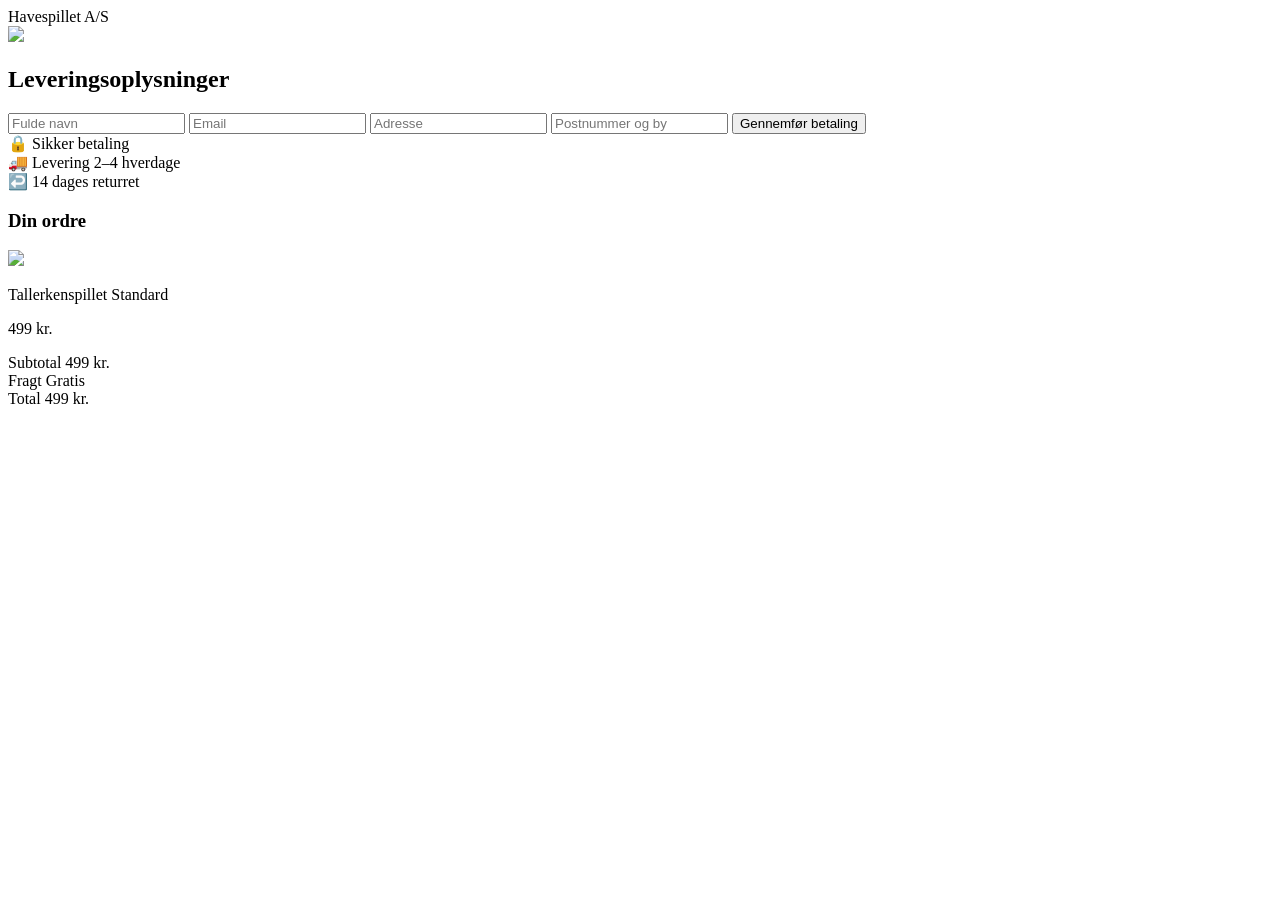
==== checkout.html @ b97d60c3 "Update and rename Checkout.html to checkout.html" ====
<!DOCTYPE html>
<html lang="da">
<head>
    <meta charset="UTF-8">
    <title>Checkout – Tallerkenspillet</title>
    <link href="https://fonts.googleapis.com/css2?family=Inter:wght@300;400;600;700&display=swap" rel="stylesheet">
    <link rel="stylesheet" href="style.css">
</head>
<body>

<header class="checkout-header">
    <div class="company-name">Havespillet A/S</div>
    <img src="logo.png" class="checkout-logo">
</header>

<section class="checkout-wrapper">

    <div class="checkout-left">

        <h2>Leveringsoplysninger</h2>

        <form class="checkout-form">
            <input type="text" placeholder="Fulde navn" required>
            <input type="email" placeholder="Email" required>
            <input type="text" placeholder="Adresse" required>
            <input type="text" placeholder="Postnummer og by" required>

            <button class="pay-btn">Gennemfør betaling</button>
        </form>

        <div class="trust">
            🔒 Sikker betaling<br>
            🚚 Levering 2–4 hverdage<br>
            ↩️ 14 dages returret
        </div>

    </div>

    <div class="checkout-right">

        <h3>Din ordre</h3>

        <div class="product-summary">
            <img src="produkt.jpg" class="product-image">

            <div>
                <p class="product-name">Tallerkenspillet Standard</p>
                <p class="product-price">499 kr.</p>
            </div>
        </div>

        <div class="divider"></div>

        <div class="price-row">
            <span>Subtotal</span>
            <span>499 kr.</span>
        </div>

        <div class="price-row">
            <span>Fragt</span>
            <span>Gratis</span>
        </div>

        <div class="total-row">
            <span>Total</span>
            <span>499 kr.</span>
        </div>

    </div>

</section>

</body>
</html>
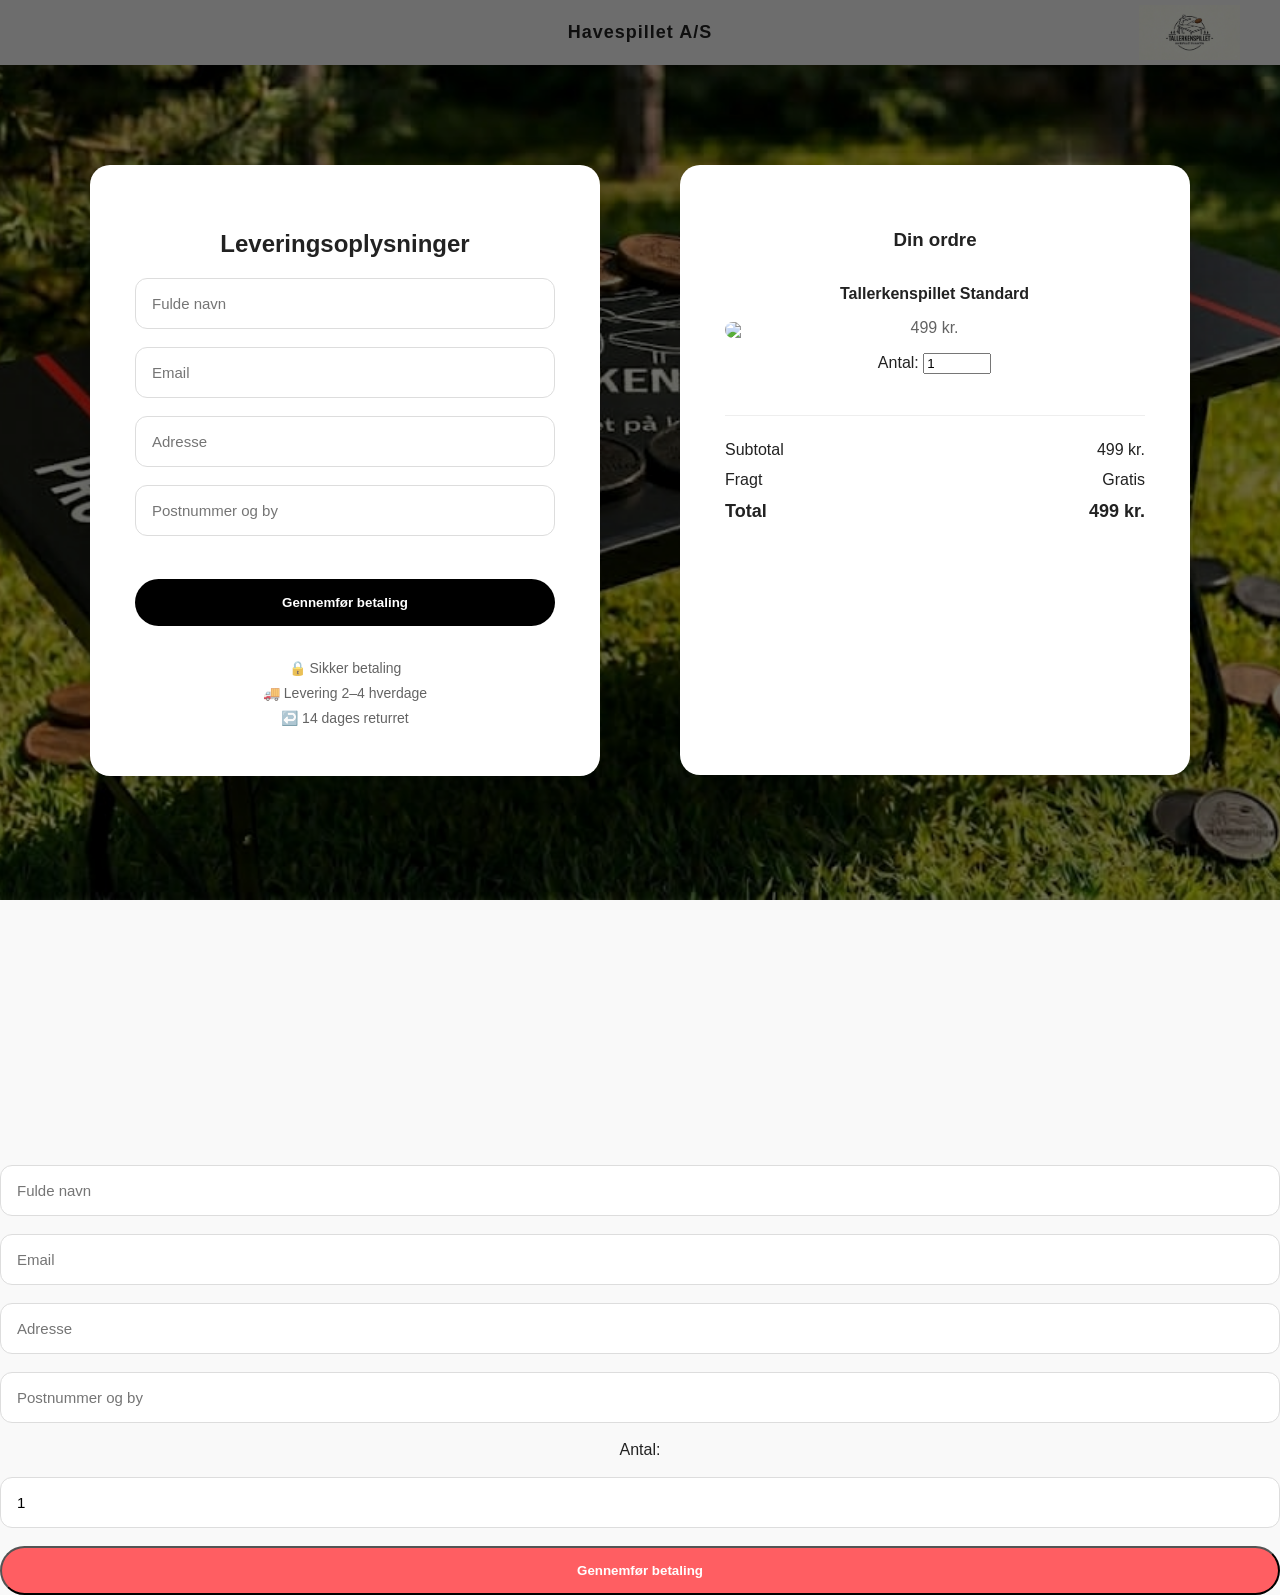
==== commit c3f51bae: "Update checkout.html" ====
--- a/checkout.html
+++ b/checkout.html
@@ -46,6 +46,7 @@
             <div>
                 <p class="product-name">Tallerkenspillet Standard</p>
                 <p class="product-price">499 kr.</p>
+                <p>Antal: <input type="number" id="quantity" value="1" min="1" style="width:60px;"></p>
             </div>
         </div>
 
@@ -69,6 +70,42 @@
     </div>
 
 </section>
+<form class="checkout-form">
+    <input type="text" placeholder="Fulde navn" required>
+    <input type="email" placeholder="Email" required>
+    <input type="text" placeholder="Adresse" required>
+    <input type="text" placeholder="Postnummer og by" required>
+
+    <!-- NYT: Antal input -->
+    <label for="quantity">Antal:</label>
+    <input type="number" id="quantity" name="quantity" min="1" value="1" required>
+
+    <button class="btn">Gennemfør betaling</button>
+</form>
+
+<!-- JAVASCRIPT TIL ANTAL-->
+ <script>
+const quantityInput = document.getElementById('quantity');
+const priceElement = document.querySelector('.product-price');
+const subtotalElement = document.querySelector('.price-row span:last-child');
+const totalElement = document.querySelector('.total-row span:last-child');
+
+const price = parseInt(priceElement.textContent.replace(' kr.', ''));
+
+function updateTotal() {
+    const quantity = parseInt(quantityInput.value) || 1;
+    const subtotal = price * quantity;
+    subtotalElement.textContent = subtotal + ' kr.';
+    totalElement.textContent = subtotal + ' kr.'; // Fragt er gratis, så total = subtotal
+}
+
+// Lyt på ændringer i antal
+quantityInput.addEventListener('input', updateTotal);
+
+// Initial opdatering
+updateTotal();
+</script>
 
 </body>
 </html>
+
--- a/style.css
+++ b/style.css
@@ -0,0 +1,305 @@
+/* GENERELT */
+body {
+    margin: 0;
+    font-family: 'Inter', sans-serif;
+    text-align: center;
+    background-color: #f9f9f9;
+    color: #222;
+}
+html { scroll-behavior: smooth; }
+
+/* HEADER */
+.site-header nav {
+    display: flex;
+    justify-content: space-between;
+    align-items: center;
+    padding: 5px 15px;
+    background: #f8f6f6;
+    box-shadow: 0 2px 8px rgba(0,0,0,0.1);
+    position: sticky;
+    top: 0;
+    z-index: 1000;
+}
+.site-header .logo { height: 30px; cursor: pointer; }
+#about-btn {
+    background: none;
+    border: none;
+    color: #181717;
+    font-weight: bold;
+    font-size: 25px;
+    cursor: pointer;
+    font-family: 'Times New Roman', Times, serif;
+}
+
+/* MODAL */
+.modal-hidden {
+    display: none;
+    position: fixed;
+    top: 0; left: 0;
+    width: 100vw;
+    height: 100vh;
+    background: rgba(0,0,0,0.5);
+    justify-content: center;
+    align-items: center;
+    z-index: 9999;
+}
+.modal-content {
+    background: white;
+    padding: 30px;
+    max-width: 400px;
+    border-radius: 12px;
+    box-shadow: 0 10px 30px rgba(0,0,0,0.3);
+    position: relative;
+}
+#close-modal {
+    position: absolute;
+    top: 10px;
+    right: 15px;
+    font-size: 28px;
+    cursor: pointer;
+    color: #999;
+}
+
+/* HERO */
+.hero {
+    background-image: url(logo.Png);
+    background-size: cover;
+    background-position: center 125%;
+    background-attachment: fixed;
+    color: white;
+    padding: 320px 20px 100px 20px;
+    position: relative;
+    font-size: 30px;
+    padding-bottom: 150px;;
+}
+.hero::before {
+    content: "";
+    position: absolute;
+    top: 0; left: 0;
+    width: 100%; height: 100%;
+    background: rgba(0,0,0,0.4);
+}
+.hero-content { position: relative; z-index: 1; }
+
+/* PRODUKTER */
+.products { padding: 100px 20px; }
+.product-grid {
+    display: flex; justify-content: center;
+    gap: 40px; flex-wrap: wrap; margin-top: 50px;
+}
+.product-card {
+    width: 450px;
+    padding: 40px;
+    border-radius: 20px;
+    box-shadow: 0 20px 40px rgba(0,0,0,0.1);
+    transition: 0.3s;
+    background: white;
+    cursor: pointer;
+}
+.product-card img {
+    width: 100%;
+    height: auto;
+    border-radius: 15px;
+}
+.product-card:hover { background-color: #ff5e62; color: white; }
+.product-card:hover .btn { background: white; color: #ff5e62; }
+.price { display: block; font-size: 22px; font-weight: bold; margin: 15px 0; }
+
+/* KØB NU KNAP */
+.btn {
+    display: inline-block;
+    padding: 15px 30px;
+    border-radius: 50px;
+    background: #ff5e62;
+    color: white;
+    font-weight: bold;
+    text-decoration: none;
+    transition: 0.3s;
+}
+.btn:hover { background: white; color: #ff5e62; }
+
+/* FADE IN */
+.fade-in { opacity: 0; transform: translateY(40px); transition: all 1s ease; }
+.fade-in.visible { opacity: 1; transform: translateY(0); }
+
+/* FOOTER */
+footer {
+    background: #111;
+    color: white;
+    padding: 80px 20px 40px;
+}
+.footer-container {
+    display: grid; grid-template-columns: repeat(3, 1fr);
+    gap: 60px; max-width: 1100px; margin: auto; text-align: left;
+}
+
+/* ===== CHECKOUT HEADER ===== */
+.checkout-header {
+    background: #f3f3f3; /* lysere grå */
+    padding: 22px 40px;
+    display: flex;
+    align-items: center;
+    justify-content: center;
+    position: relative;
+}
+
+.company-name {
+    font-weight: 600;
+    font-size: 18px;
+    letter-spacing: 1px;
+}
+
+.checkout-logo {
+    height: 55px;
+    position: absolute;
+    right: 40px;
+}
+
+
+/* ===== BAGGRUND ===== */
+.checkout-wrapper {
+    display: flex;
+    justify-content: center;
+    gap: 80px;
+    padding: 100px 20px;
+    min-height: 100vh;
+
+    background-image: url("havespil.Png"); /* dit billede */
+    background-size: cover;
+    background-position: center;
+    background-attachment: fixed;
+}
+
+/* mørk overlay så teksten kan læses */
+.checkout-wrapper::before {
+    content: "";
+    position: fixed;
+    inset: 0;
+    background: rgba(0,0,0,0.55);
+    z-index: 0;
+}
+
+.checkout-left,
+.checkout-right {
+    position: relative;
+    z-index: 1;
+}
+
+
+/* ===== BOKSE ===== */
+.checkout-left,
+.checkout-right {
+    background: white;
+    padding: 45px;
+    border-radius: 20px;
+    box-shadow: 0 30px 60px rgba(0,0,0,0.2);
+
+    height: fit-content; /* vigtig: stopper dem fra at være for lange */
+}
+
+/* venstre */
+.checkout-left {
+    width: 420px;
+}
+
+/* højre */
+.checkout-right {
+    width: 420px;
+    height:520px;
+}
+
+
+/* ===== FORM ===== */
+.checkout-form {
+    display: flex;
+    flex-direction: column;
+    gap: 18px;
+}
+
+.checkout-form input {
+    padding: 16px;
+    border-radius: 12px;
+    border: 1px solid #ddd;
+    font-size: 15px;
+}
+
+.checkout-form input:focus {
+    border: 1px solid #111;
+    outline: none;
+}
+
+
+/* ===== BETALINGSKNAP ===== */
+.pay-btn {
+    margin-top: 25px;
+    padding: 16px;
+    border-radius: 50px;
+    background: black;
+    color: white;
+    font-weight: 600;
+    border: none;
+    cursor: pointer;
+    transition: 0.3s;
+}
+
+.pay-btn:hover {
+    background: #ff5e62;
+}
+
+
+/* ===== PRODUKT OPSUMMERING ===== */
+.product-summary {
+    display: flex;
+    gap: 20px;
+    align-items: center;
+}
+
+.product-image {
+    width: 95px;
+    border-radius: 12px;
+}
+
+.product-name {
+    font-weight: 600;
+}
+
+.product-price {
+    opacity: 0.7;
+}
+
+.divider {
+    height: 1px;
+    background: #eee;
+    margin: 25px 0;
+}
+
+.price-row, .total-row {
+    display: flex;
+    justify-content: space-between;
+    margin-bottom: 12px;
+}
+
+.total-row {
+    font-weight: 700;
+    font-size: 18px;
+}
+
+
+/* ===== TRUST ===== */
+.trust {
+    margin-top: 30px;
+    font-size: 14px;
+    opacity: 0.7;
+    line-height: 1.8;
+}
+
+
+/* ===== RESPONSIVE ===== */
+@media(max-width: 900px) {
+    .checkout-wrapper {
+        flex-direction: column;
+        align-items: center;
+    }
+
+}
+
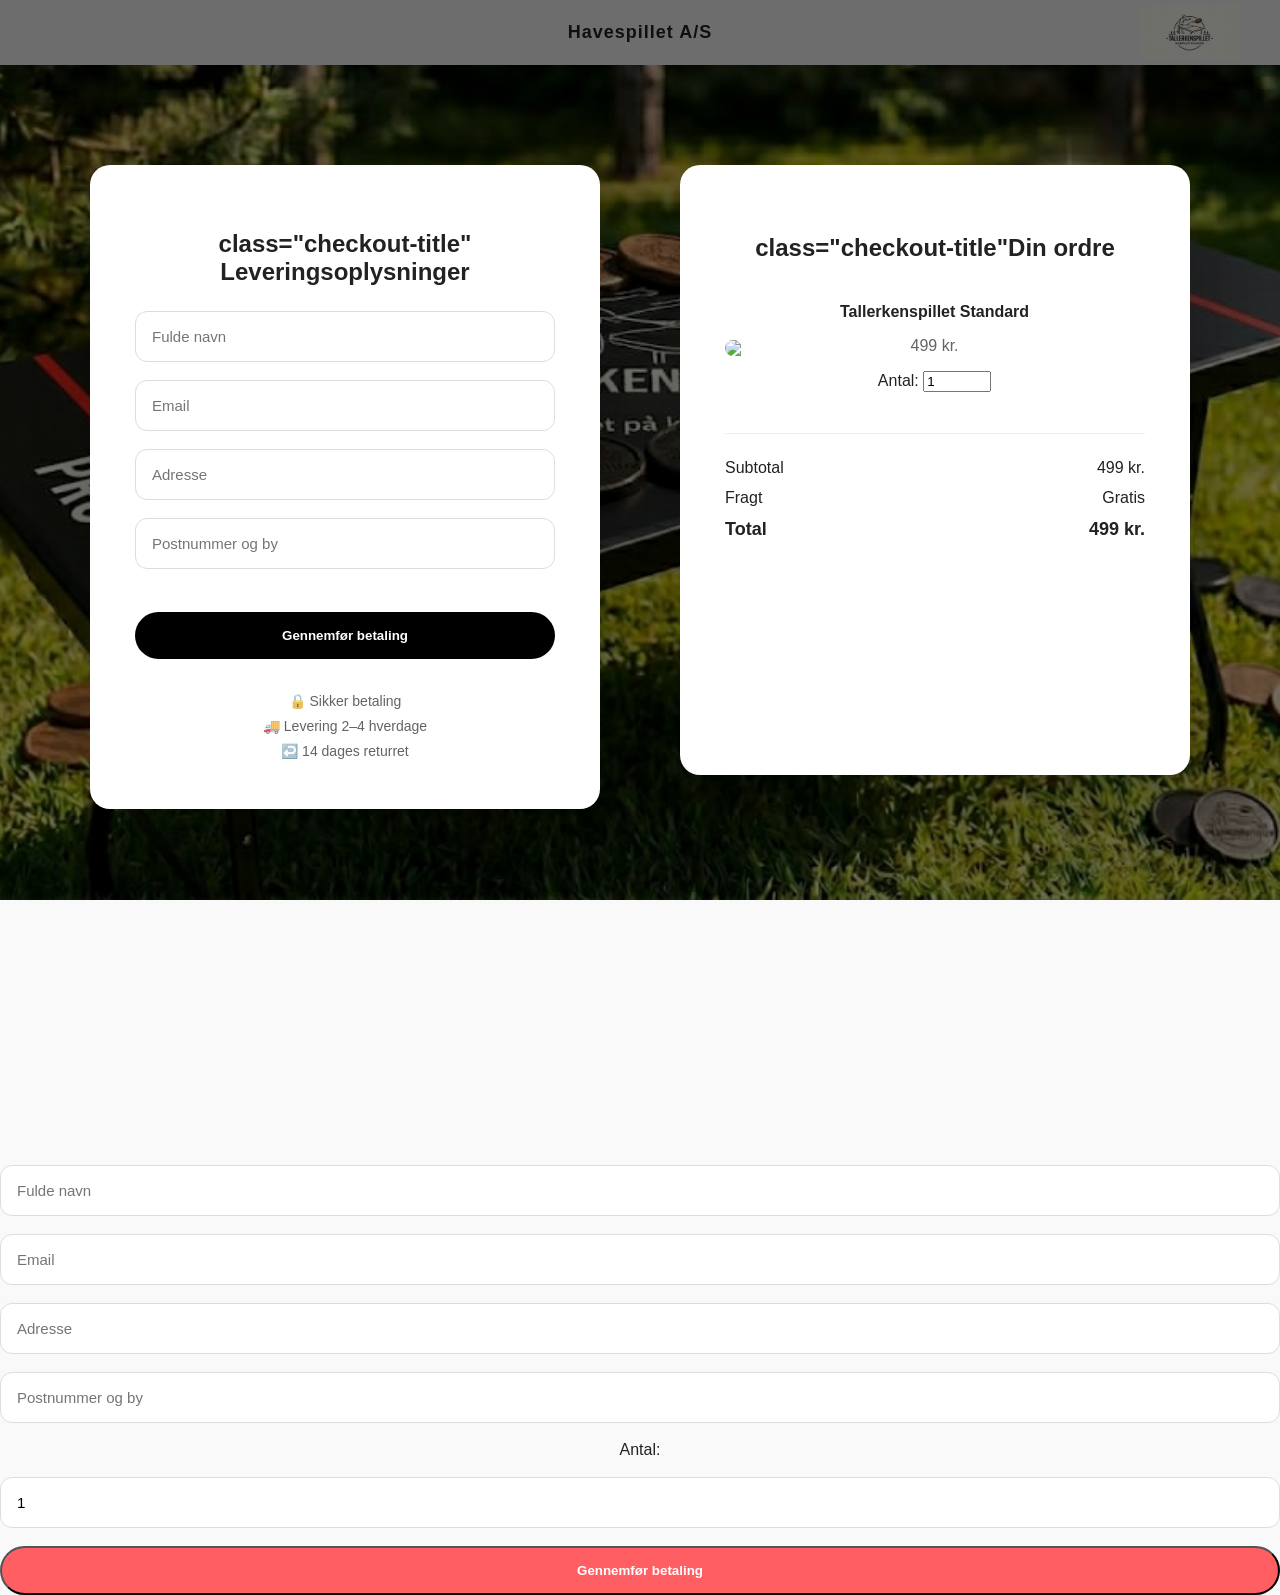
==== commit 92960df3: "Add quantity input and update total calculation Updated the checkout form to include quantity input " ====
--- a/checkout.html
+++ b/checkout.html
@@ -17,7 +17,7 @@
 
     <div class="checkout-left">
 
-        <h2>Leveringsoplysninger</h2>
+        <h2> class="checkout-title" Leveringsoplysninger</h2>
 
         <form class="checkout-form">
             <input type="text" placeholder="Fulde navn" required>
@@ -38,7 +38,7 @@
 
     <div class="checkout-right">
 
-        <h3>Din ordre</h3>
+        <h3> class="checkout-title"Din ordre</h3>
 
         <div class="product-summary">
             <img src="produkt.jpg" class="product-image">
@@ -109,3 +109,4 @@
 </body>
 </html>
 
+
--- a/style.css
+++ b/style.css
@@ -62,7 +62,7 @@
 
 /* HERO */
 .hero {
-    background-image: url(logo.Png);
+    background-image: url(logo.png);
     background-size: cover;
     background-position: center 125%;
     background-attachment: fixed;
@@ -164,7 +164,7 @@
     padding: 100px 20px;
     min-height: 100vh;
 
-    background-image: url("havespil.Png"); /* dit billede */
+    background-image: url("havespil.png"); /* dit billede */
     background-size: cover;
     background-position: center;
     background-attachment: fixed;
@@ -208,6 +208,13 @@
     height:520px;
 }
 
+/* Gør overskrifter i checkout ens */
+.checkout-left h2,
+.checkout-right h3 {
+    font-size: 24px;   /* sæt den ønskede størrelse */
+    font-weight: 600;  /* gør dem lige fede */
+    margin-bottom: 25px; /* afstand til indhold */
+}
 
 /* ===== FORM ===== */
 .checkout-form {
@@ -226,6 +233,21 @@
 .checkout-form input:focus {
     border: 1px solid #111;
     outline: none;
+}
+
+/* ===== OVERSKRIFTER ===== */
+.checkout-left h2,
+.checkout-right h3 {
+    font-size: 24px;   /* sæt den ønskede størrelse */
+    font-weight: 600;  /* gør dem lige fede */
+    margin-bottom: 25px; /* afstand til indhold */
+}
+/* Gør overskrifter i checkout ens */
+.checkout-left h2,
+.checkout-right h3 {
+    font-size: 24px;   /* sæt den ønskede størrelse */
+    font-weight: 600;  /* gør dem lige fede */
+    margin-bottom: 25px; /* afstand til indhold */
 }
 
 
@@ -303,3 +325,9 @@
 
 }
 
+
+
+
+
+
+
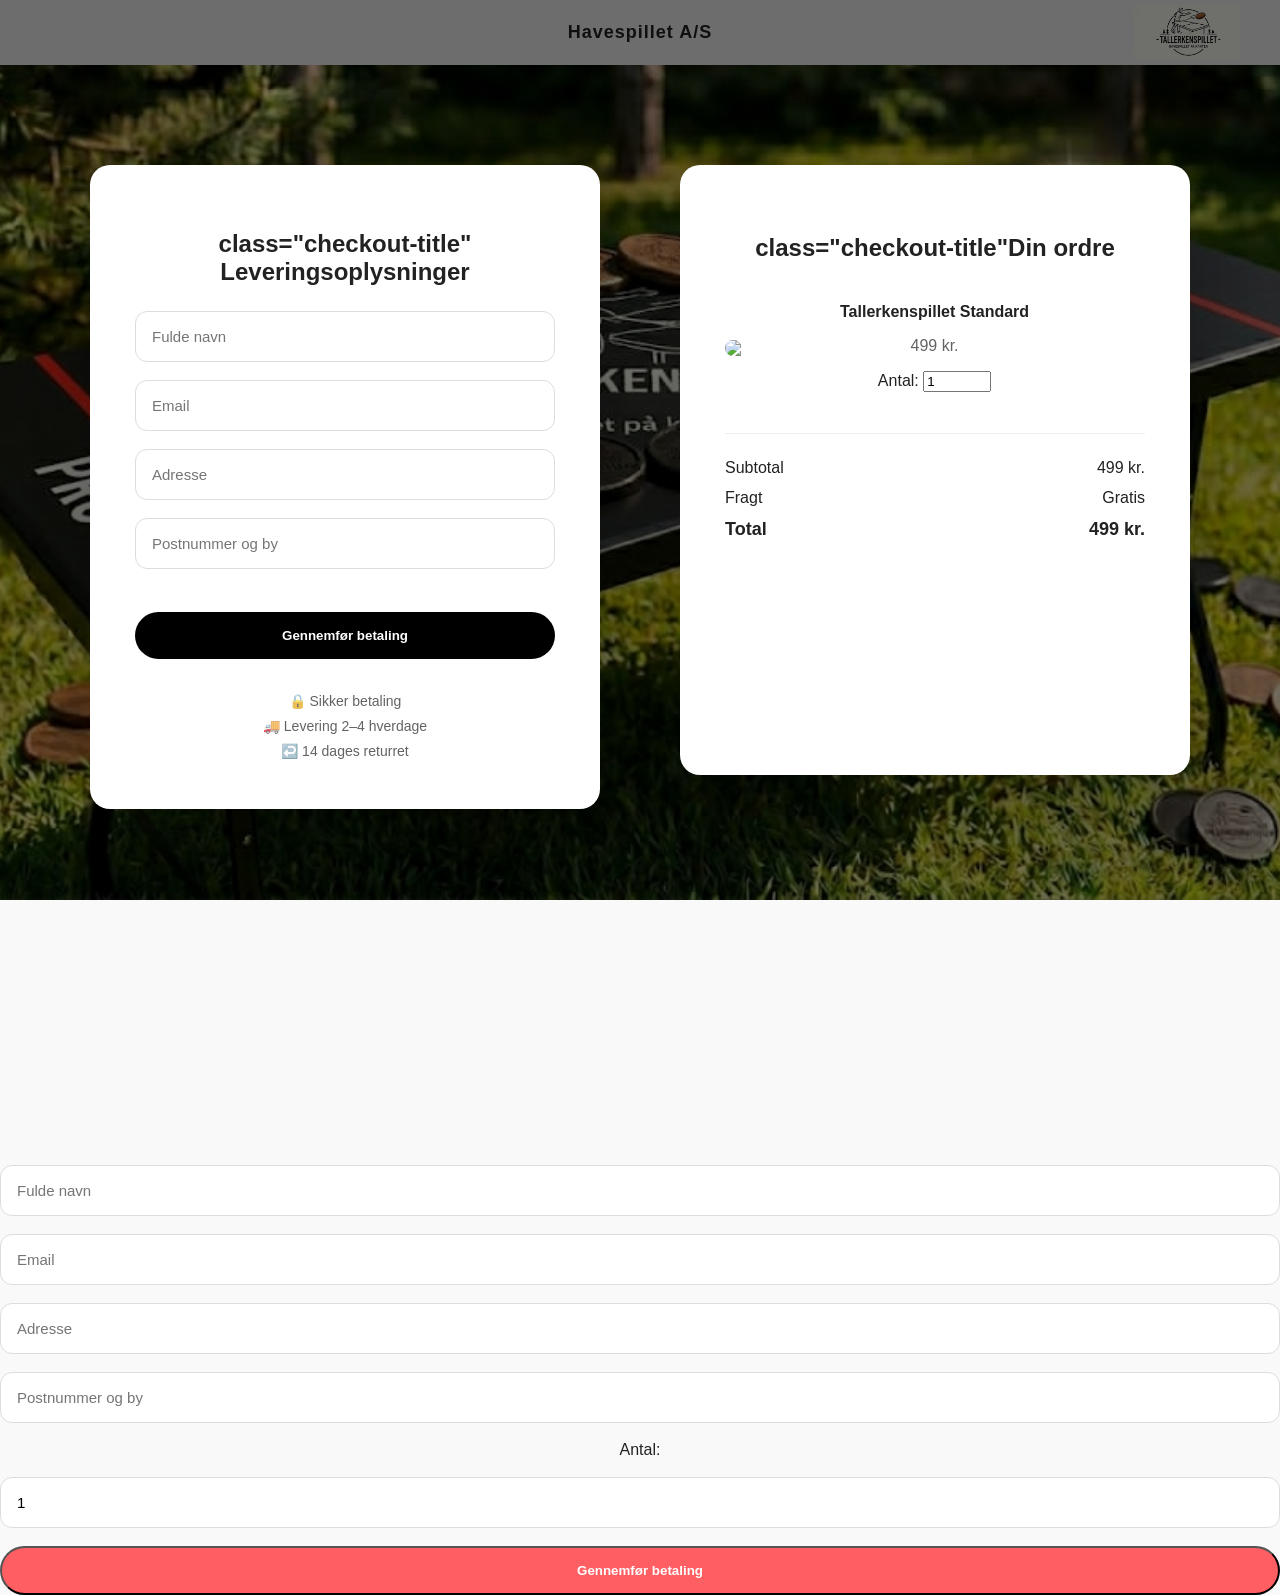
==== commit c50453d7: "Modify checkout page with new logo and quantity input Updated the logo image and added quantity inpu" ====
--- a/checkout.html
+++ b/checkout.html
@@ -10,7 +10,7 @@
 
 <header class="checkout-header">
     <div class="company-name">Havespillet A/S</div>
-    <img src="logo.png" class="checkout-logo">
+    <img src="logo1.png" class="checkout-logo">
 </header>
 
 <section class="checkout-wrapper">
@@ -110,3 +110,4 @@
 </html>
 
 
+
--- a/style.css
+++ b/style.css
@@ -166,7 +166,7 @@
 
     background-image: url("havespil.png"); /* dit billede */
     background-size: cover;
-    background-position: center;
+    background-position: center bottom; /*Så bunden kan ses*/
     background-attachment: fixed;
 }
 
@@ -236,18 +236,10 @@
 }
 
 /* ===== OVERSKRIFTER ===== */
-.checkout-left h2,
-.checkout-right h3 {
-    font-size: 24px;   /* sæt den ønskede størrelse */
-    font-weight: 600;  /* gør dem lige fede */
-    margin-bottom: 25px; /* afstand til indhold */
-}
-/* Gør overskrifter i checkout ens */
-.checkout-left h2,
-.checkout-right h3 {
-    font-size: 24px;   /* sæt den ønskede størrelse */
-    font-weight: 600;  /* gør dem lige fede */
-    margin-bottom: 25px; /* afstand til indhold */
+.checkout-title {
+    font-size: 24px;    /* sæt den størrelse du vil have */
+    font-weight: 600;   /* ens vægt */
+    margin-bottom: 25px; /* ens margin */
 }
 
 
@@ -331,3 +323,5 @@
 
 
 
+
+
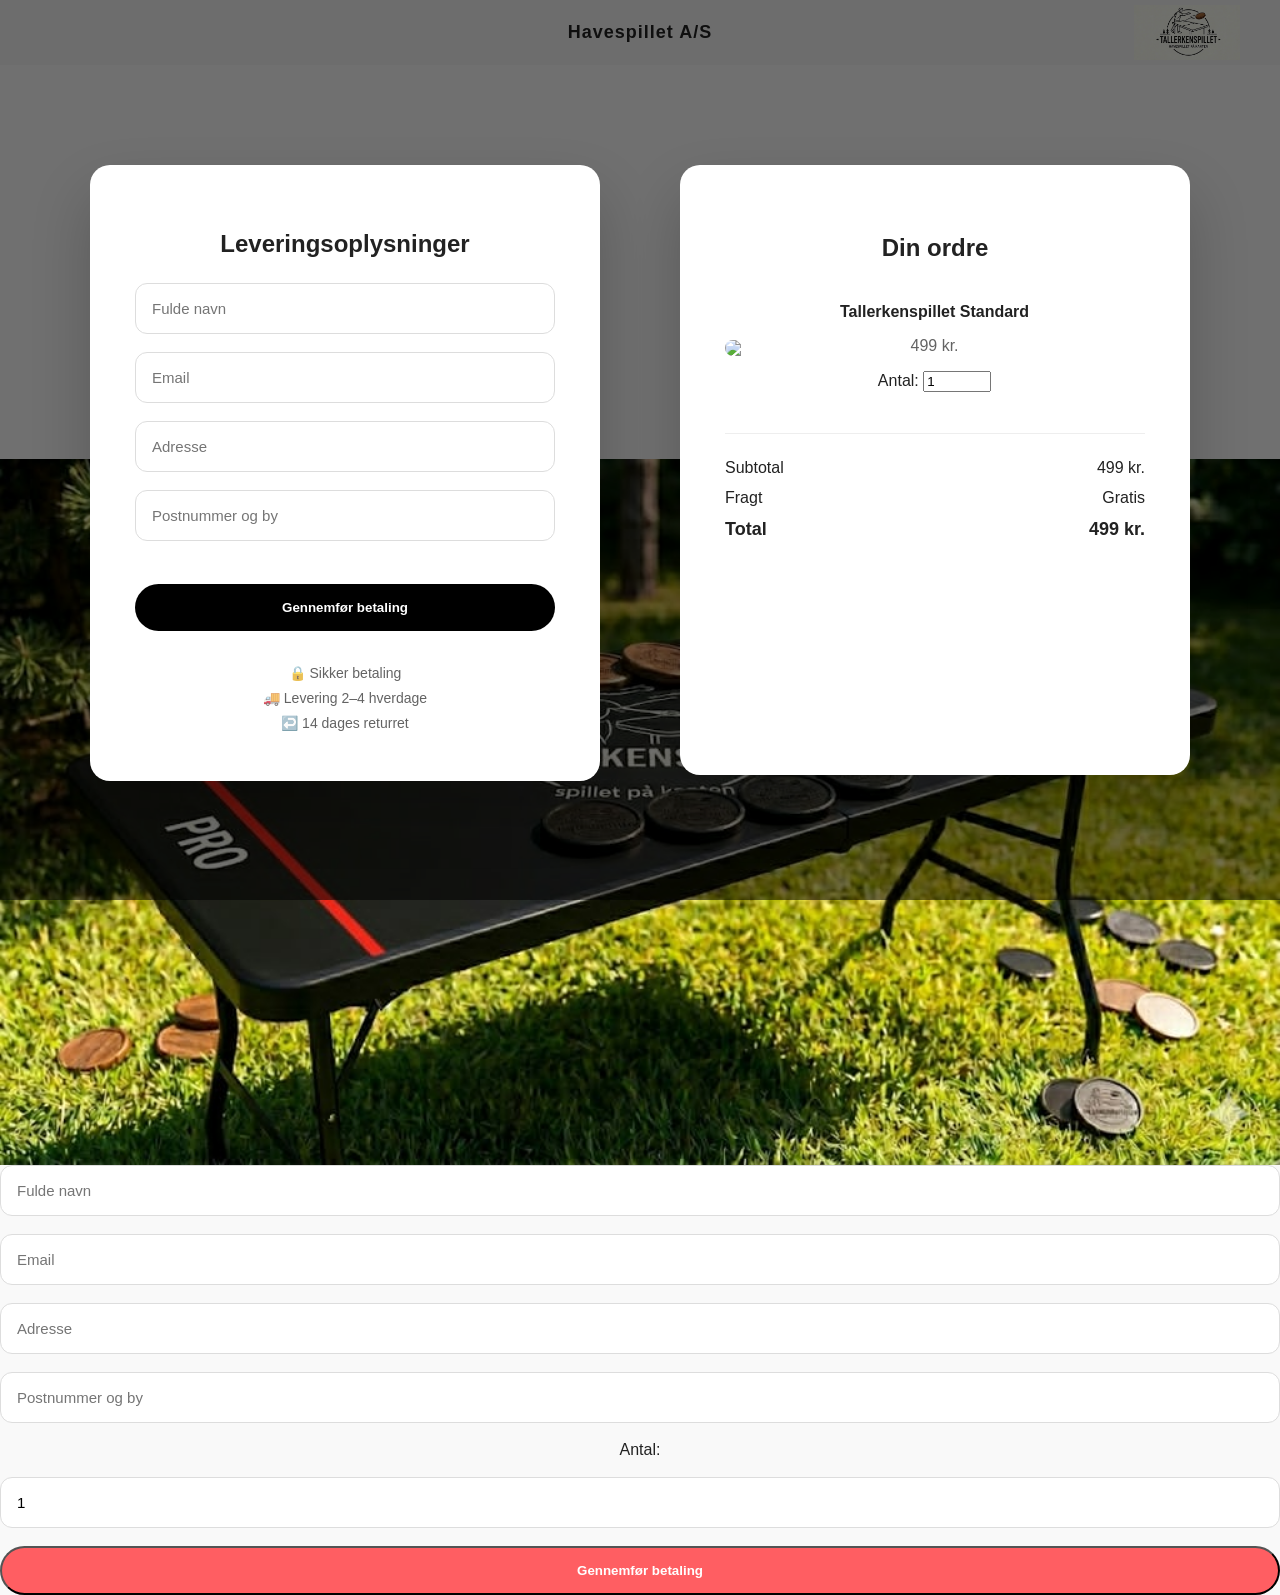
==== commit afce1d3c: "Update checkout.html" ====
--- a/checkout.html
+++ b/checkout.html
@@ -17,7 +17,7 @@
 
     <div class="checkout-left">
 
-        <h2> class="checkout-title" Leveringsoplysninger</h2>
+        <h2>Leveringsoplysninger</h2>
 
         <form class="checkout-form">
             <input type="text" placeholder="Fulde navn" required>
@@ -38,7 +38,7 @@
 
     <div class="checkout-right">
 
-        <h3> class="checkout-title"Din ordre</h3>
+        <h3>Din ordre</h3>
 
         <div class="product-summary">
             <img src="produkt.jpg" class="product-image">
@@ -111,3 +111,4 @@
 
 
 
+
--- a/style.css
+++ b/style.css
@@ -62,7 +62,7 @@
 
 /* HERO */
 .hero {
-    background-image: url(logo.png);
+    background-image: url(logo1.png);
     background-size: cover;
     background-position: center 125%;
     background-attachment: fixed;
@@ -164,10 +164,11 @@
     padding: 100px 20px;
     min-height: 100vh;
 
-    background-image: url("havespil.png"); /* dit billede */
-    background-size: cover;
-    background-position: center bottom; /*Så bunden kan ses*/
-    background-attachment: fixed;
+    background-image: url("havespil.png");
+    background-size: contain;      /* hele billedet vises */
+    background-position: center bottom;
+    background-repeat: no-repeat;  /* undgår gentagelse */
+    background-attachment: scroll; /* lad billedet rulle med */
 }
 
 /* mørk overlay så teksten kan læses */
@@ -325,3 +326,8 @@
 
 
 
+
+
+
+
+
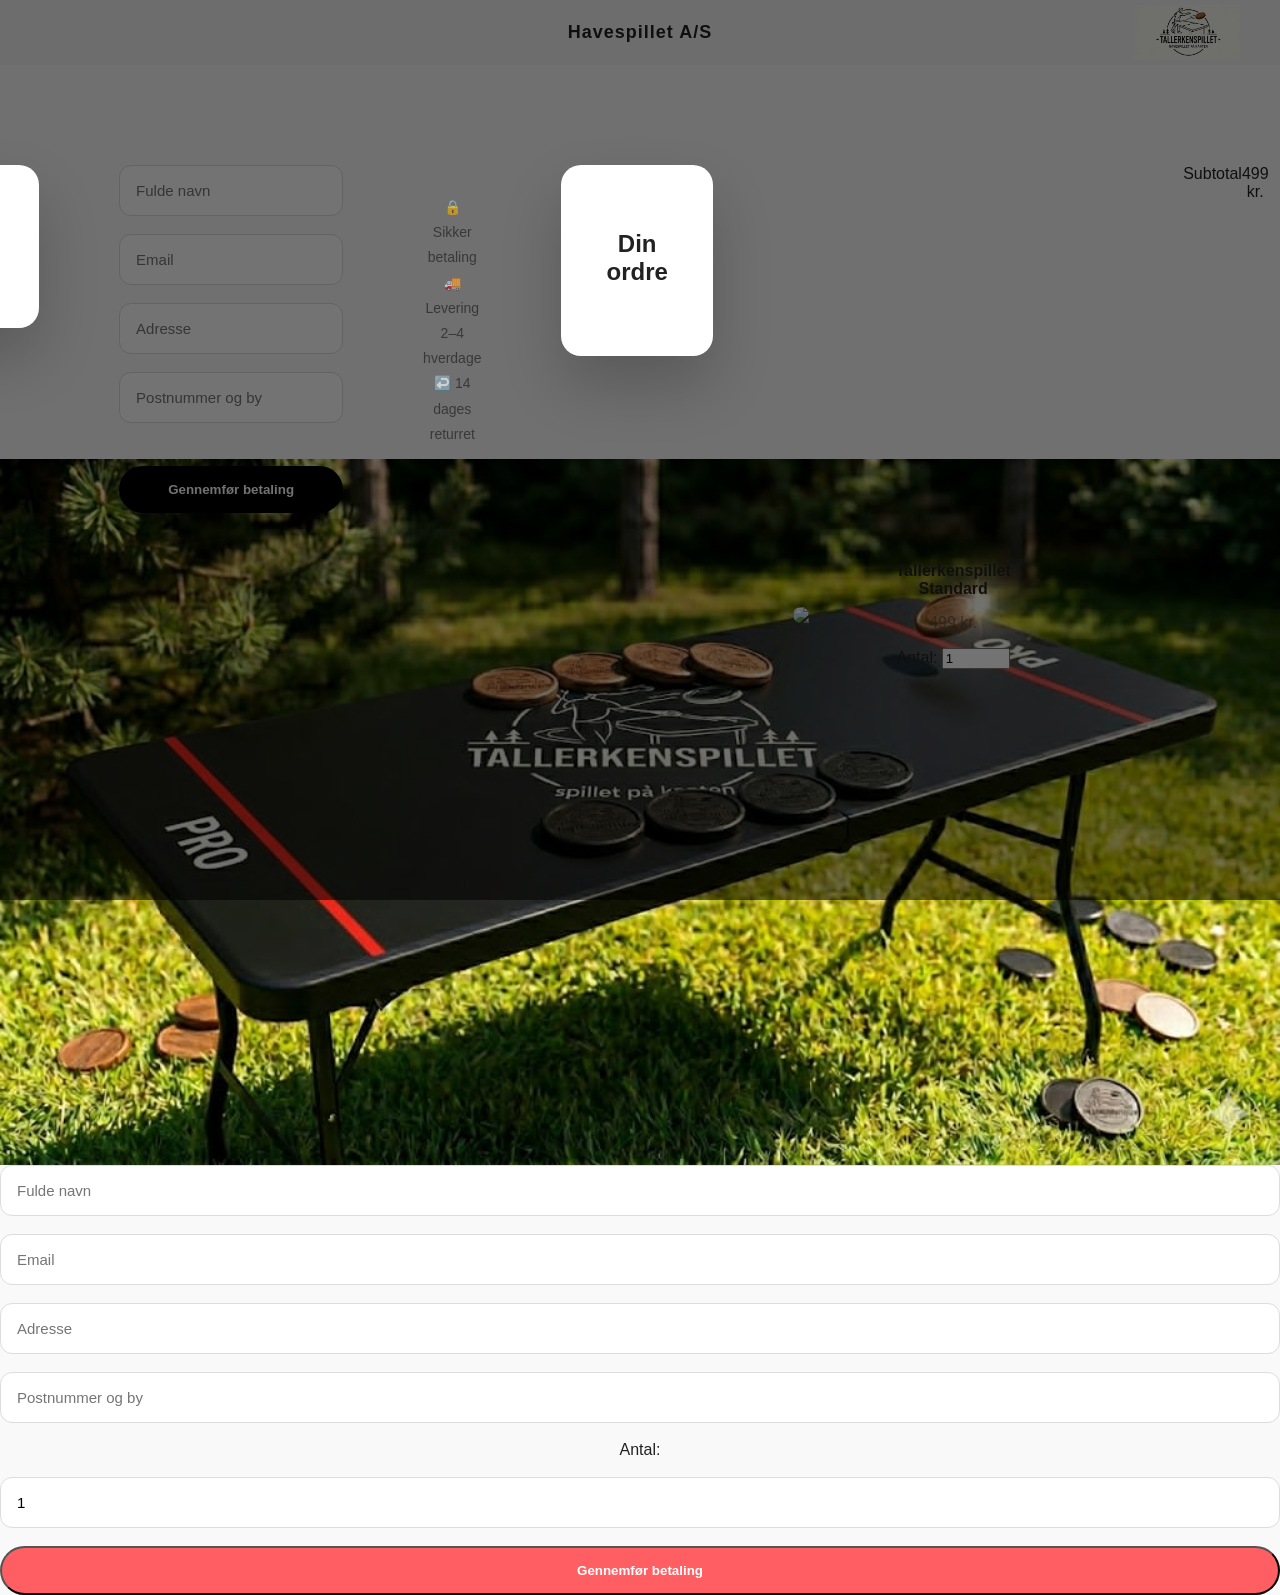
==== commit d6f6d747: "Fix HTML structure and add quantity input" ====
--- a/checkout.html
+++ b/checkout.html
@@ -15,9 +15,9 @@
 
 <section class="checkout-wrapper">
 
-    <div class="checkout-left">
-
-        <h2>Leveringsoplysninger</h2>
+<div class="checkout-left">
+    <h2>Leveringsoplysninger</h2>
+</div>
 
         <form class="checkout-form">
             <input type="text" placeholder="Fulde navn" required>
@@ -36,9 +36,9 @@
 
     </div>
 
-    <div class="checkout-right">
-
-        <h3>Din ordre</h3>
+<div class="checkout-left">
+    <h2>Din ordre</h2>
+</div>
 
         <div class="product-summary">
             <img src="produkt.jpg" class="product-image">
@@ -112,3 +112,4 @@
 
 
 
+
